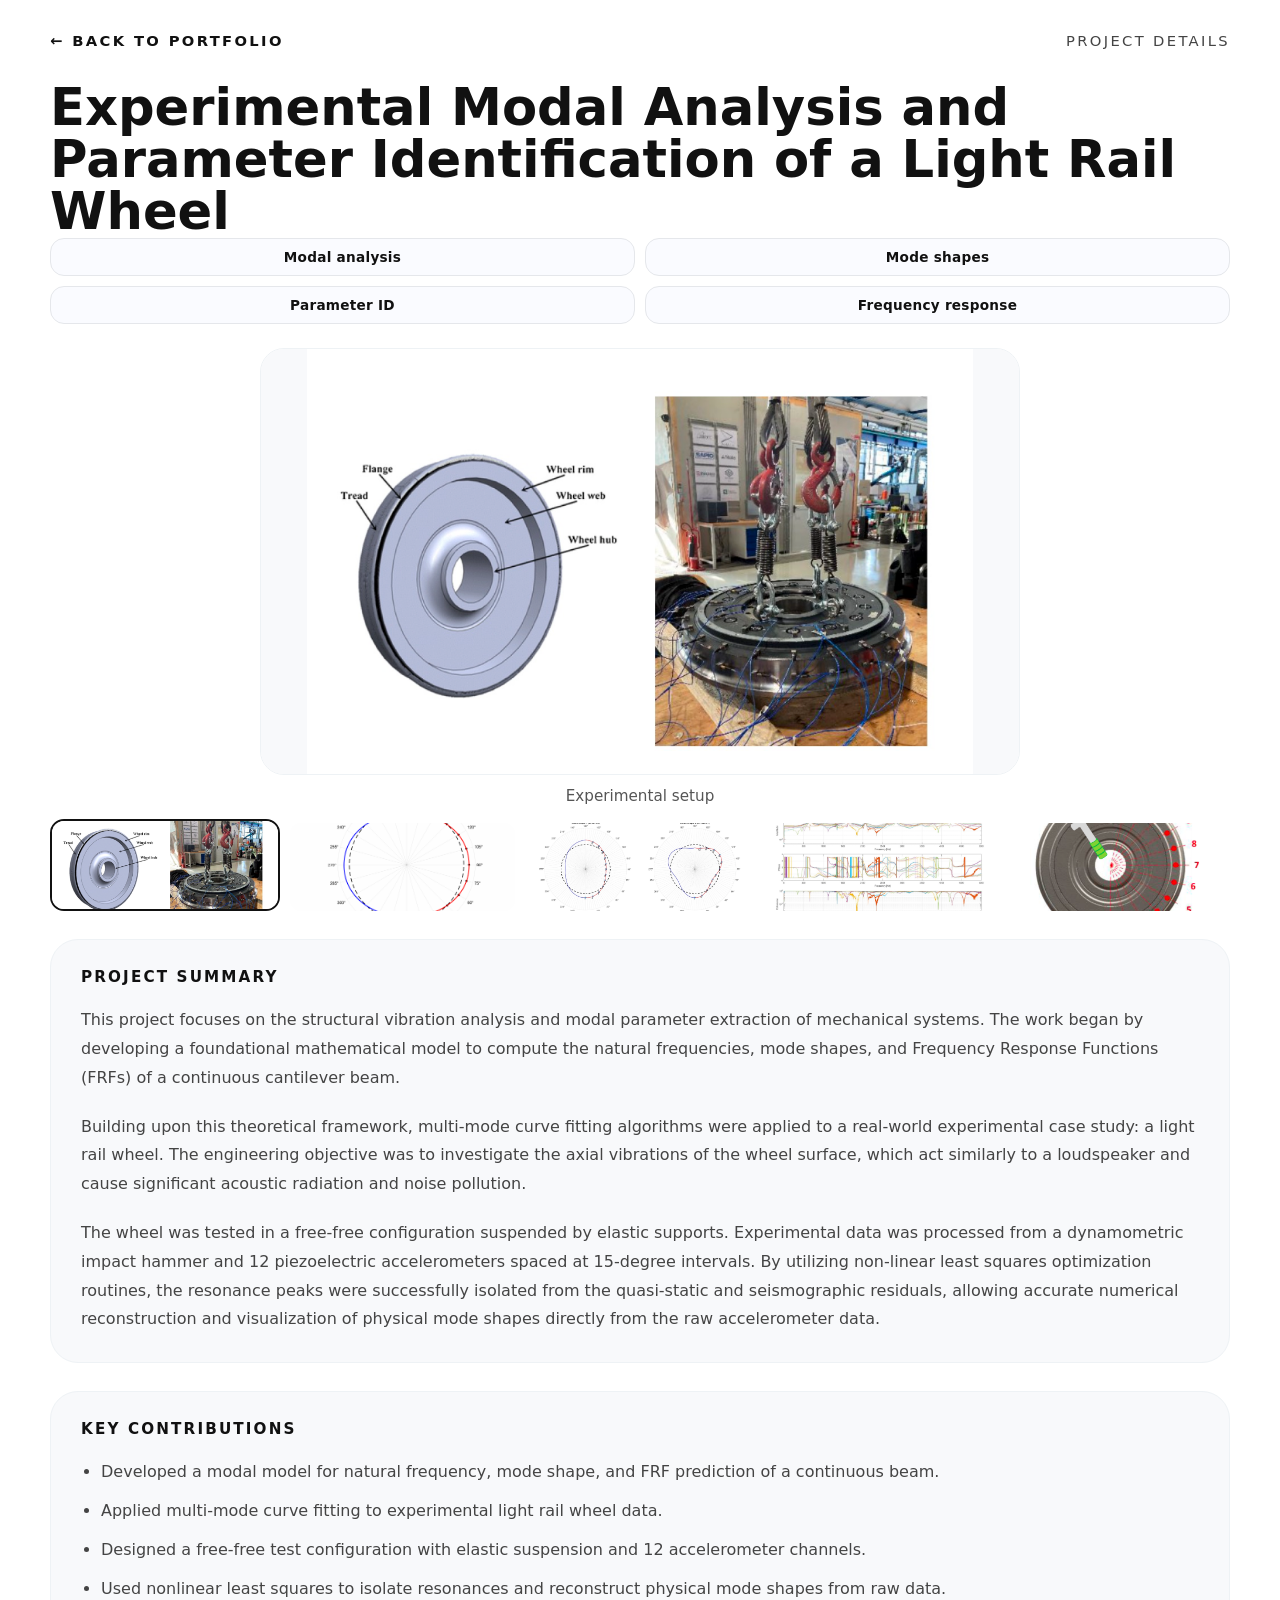
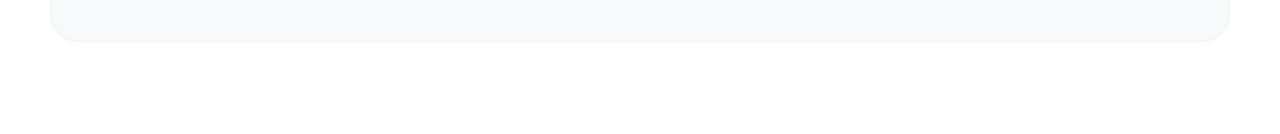
==== experimental-modal-analysis.html @ 8b523b7f "Progetti" ====
<!DOCTYPE html>
<html lang="en">
<head>
  <meta charset="UTF-8" />
  <meta name="viewport" content="width=device-width, initial-scale=1.0" />
  <title>Experimental Modal Analysis — Light Rail Wheel</title>
  <style>
    :root {
      font-family: Inter, system-ui, -apple-system, BlinkMacSystemFont, 'Segoe UI', sans-serif;
      color: #111;
      background: #fff;
    }
    * {
      box-sizing: border-box;
    }
    body {
      margin: 0;
      min-height: 100vh;
      background: #fff;
      color: #111;
    }
    a {
      color: inherit;
      text-decoration: none;
    }
    .page-wrap {
      width: min(1180px, calc(100% - 32px));
      margin: 0 auto;
      padding: 32px 0 64px;
    }
    .topbar {
      display: flex;
      justify-content: space-between;
      align-items: center;
      margin-bottom: 32px;
      font-size: 0.92rem;
      letter-spacing: 0.16em;
      text-transform: uppercase;
      color: #444;
    }
    .topbar a {
      font-weight: 700;
      color: #111;
    }
    .gallery-top {
      display: grid;
      gap: 16px;
      margin-bottom: 26px;
    }
    .main-image {
      width: 100%;
      max-width: 760px;
      aspect-ratio: 16 / 9;
      margin: 0 auto;
      border-radius: 24px;
      overflow: hidden;
      border: 1px solid #eef2f5;
      background: #f8f9fb;
    }
    .main-image img {
      width: 100%;
      height: 100%;
      display: block;
      object-fit: contain;
      background: #f8f9fb;
    }
    .thumb-strip {
      display: grid;
      grid-template-columns: repeat(auto-fit, minmax(72px, 1fr));
      gap: 8px;
    }
    .thumb {
      border-radius: 14px;
      overflow: hidden;
      cursor: pointer;
      border: 2px solid transparent;
      transition: border-color 0.2s ease, transform 0.2s ease;
      background: #fff;
      padding: 0;
      min-height: 88px;
    }
    .thumb.active,
    .thumb:hover {
      border-color: #111;
      transform: translateY(-2px);
    }
    .thumb img {
      width: 100%;
      height: 88px;
      object-fit: cover;
      display: block;
    }
    .main-caption {
      margin-top: 12px;
      font-size: 0.95rem;
      color: #555;
      text-align: center;
      max-width: 760px;
      margin-left: auto;
      margin-right: auto;
    }
    .project-header {
      display: grid;
      gap: 18px;
      margin-top: 32px;
      margin-bottom: 24px;
    }
    .project-title {
      margin: 0;
      font-size: clamp(2.4rem, 4vw, 3.2rem);
      line-height: 1.02;
      font-weight: 900;
      max-width: 100%;
    }
    .topic-grid {
      display: grid;
      grid-template-columns: repeat(2, minmax(0, 1fr));
      gap: 10px;
      margin-top: 0;
    }
    .topic-grid {
      display: grid;
      grid-template-columns: repeat(2, minmax(0, 1fr));
      gap: 10px;
      margin-top: 0;
    }
    .topic-pill {
      display: inline-flex;
      align-items: center;
      justify-content: center;
      min-height: 38px;
      padding: 0 14px;
      border: 1px solid #e5e7eb;
      border-radius: 14px;
      background: #fafbff;
      color: #111;
      font-weight: 700;
      letter-spacing: 0.02em;
      font-size: 0.85rem;
    }
    .project-block {
      display: grid;
      gap: 20px;
      padding: 28px 30px;
      border: 1px solid #eef2f5;
      border-radius: 28px;
      background: #f8f9fb;
      margin-bottom: 28px;
    }
    .project-block h2 {
      margin: 0;
      font-size: 0.95rem;
      text-transform: uppercase;
      letter-spacing: 0.14em;
      color: #111;
    }
    .project-block p,
    .project-block ul {
      margin: 0;
      color: #444;
      font-size: 1rem;
      line-height: 1.8;
    }
    .project-block ul {
      padding-left: 20px;
    }
    .project-block li {
      margin-bottom: 10px;
    }
    @media (max-width: 820px) {
      .topic-grid {
        grid-template-columns: 1fr;
      }
    }
    @media (max-width: 620px) {
      .page-wrap {
        padding: 24px 16px 52px;
      }
      .project-title {
        font-size: 2.6rem;
      }
    }
  </style>
</head>
<body>
  <div class="page-wrap">
    <div class="topbar">
      <a href="index.html">← Back to portfolio</a>
      <span>Project details</span>
    </div>

    <section class="project-header">
      <div>
        <h1 class="project-title">Experimental Modal Analysis and Parameter Identification of a Light Rail Wheel</h1>
        <div class="topic-grid">
          <div class="topic-pill">Modal analysis</div>
          <div class="topic-pill">Mode shapes</div>
          <div class="topic-pill">Parameter ID</div>
          <div class="topic-pill">Frequency response</div>
        </div>
      </div>
    </section>

    <section class="gallery-top">
      <div>
        <div class="main-image" id="mainImage">
          <img src="Files%20and%20projects/Experimental%20Modal%20Analysis%20and%20Parameter%20Identification%20of%20a%20Light%20Rail%20Wheel/Setup%20sperimentale.png" alt="Experimental setup for rail wheel modal analysis">
        </div>
        <div class="main-caption" id="mainCaption">Experimental setup</div>
      </div>
      <div class="thumb-strip">
        <button class="thumb active" data-src="Files%20and%20projects/Experimental%20Modal%20Analysis%20and%20Parameter%20Identification%20of%20a%20Light%20Rail%20Wheel/Setup%20sperimentale.png" data-caption="Experimental setup" aria-label="Setup image">
          <img src="Files%20and%20projects/Experimental%20Modal%20Analysis%20and%20Parameter%20Identification%20of%20a%20Light%20Rail%20Wheel/Setup%20sperimentale.png" alt="Setup thumbnail">
        </button>
        <button class="thumb" data-src="Files%20and%20projects/Experimental%20Modal%20Analysis%20and%20Parameter%20Identification%20of%20a%20Light%20Rail%20Wheel/ModeShape_Animation.gif" data-caption="Mode shape animation" aria-label="Mode shape animation">
          <img src="Files%20and%20projects/Experimental%20Modal%20Analysis%20and%20Parameter%20Identification%20of%20a%20Light%20Rail%20Wheel/ModeShape_Animation.gif" alt="Mode shape thumbnail">
        </button>
        <button class="thumb" data-src="Files%20and%20projects/Experimental%20Modal%20Analysis%20and%20Parameter%20Identification%20of%20a%20Light%20Rail%20Wheel/modeshape.png" data-caption="Extracted mode shape" aria-label="Mode shape image">
          <img src="Files%20and%20projects/Experimental%20Modal%20Analysis%20and%20Parameter%20Identification%20of%20a%20Light%20Rail%20Wheel/modeshape.png" alt="Mode shape thumbnail">
        </button>
        <button class="thumb" data-src="Files%20and%20projects/Experimental%20Modal%20Analysis%20and%20Parameter%20Identification%20of%20a%20Light%20Rail%20Wheel/acquired%20data.png" data-caption="Acquired FRF data" aria-label="Acquired data image">
          <img src="Files%20and%20projects/Experimental%20Modal%20Analysis%20and%20Parameter%20Identification%20of%20a%20Light%20Rail%20Wheel/acquired%20data.png" alt="Acquired data thumbnail">
        </button>
        <button class="thumb" data-src="Files%20and%20projects/Experimental%20Modal%20Analysis%20and%20Parameter%20Identification%20of%20a%20Light%20Rail%20Wheel/schema%20sensori.png" data-caption="Sensor layout schematic" aria-label="Sensor layout schematic">
          <img src="Files%20and%20projects/Experimental%20Modal%20Analysis%20and%20Parameter%20Identification%20of%20a%20Light%20Rail%20Wheel/schema%20sensori.png" alt="Sensor layout thumbnail">
        </button>
      </div>
    </section>
    </section>

    <main>
      <section class="project-block">
        <h2>Project summary</h2>
        <p>This project focuses on the structural vibration analysis and modal parameter extraction of mechanical systems. The work began by developing a foundational mathematical model to compute the natural frequencies, mode shapes, and Frequency Response Functions (FRFs) of a continuous cantilever beam.</p>
        <p>Building upon this theoretical framework, multi-mode curve fitting algorithms were applied to a real-world experimental case study: a light rail wheel. The engineering objective was to investigate the axial vibrations of the wheel surface, which act similarly to a loudspeaker and cause significant acoustic radiation and noise pollution.</p>
        <p>The wheel was tested in a free-free configuration suspended by elastic supports. Experimental data was processed from a dynamometric impact hammer and 12 piezoelectric accelerometers spaced at 15-degree intervals. By utilizing non-linear least squares optimization routines, the resonance peaks were successfully isolated from the quasi-static and seismographic residuals, allowing accurate numerical reconstruction and visualization of physical mode shapes directly from the raw accelerometer data.</p>
      </section>

      <section class="project-block">
        <h2>Key contributions</h2>
        <ul>
          <li>Developed a modal model for natural frequency, mode shape, and FRF prediction of a continuous beam.</li>
          <li>Applied multi-mode curve fitting to experimental light rail wheel data.</li>
          <li>Designed a free-free test configuration with elastic suspension and 12 accelerometer channels.</li>
          <li>Used nonlinear least squares to isolate resonances and reconstruct physical mode shapes from raw data.</li>
        </ul>
      </section>
    </main>
  </div>

  <script>
    const mainImage = document.querySelector('#mainImage img');
    const mainCaption = document.querySelector('#mainCaption');
    document.querySelectorAll('.thumb').forEach((thumb) => {
      thumb.addEventListener('click', () => {
        document.querySelectorAll('.thumb').forEach((item) => item.classList.remove('active'));
        thumb.classList.add('active');
        mainImage.src = thumb.dataset.src;
        mainCaption.textContent = thumb.dataset.caption || '';
      });
    });
  </script>
</body>
</html>
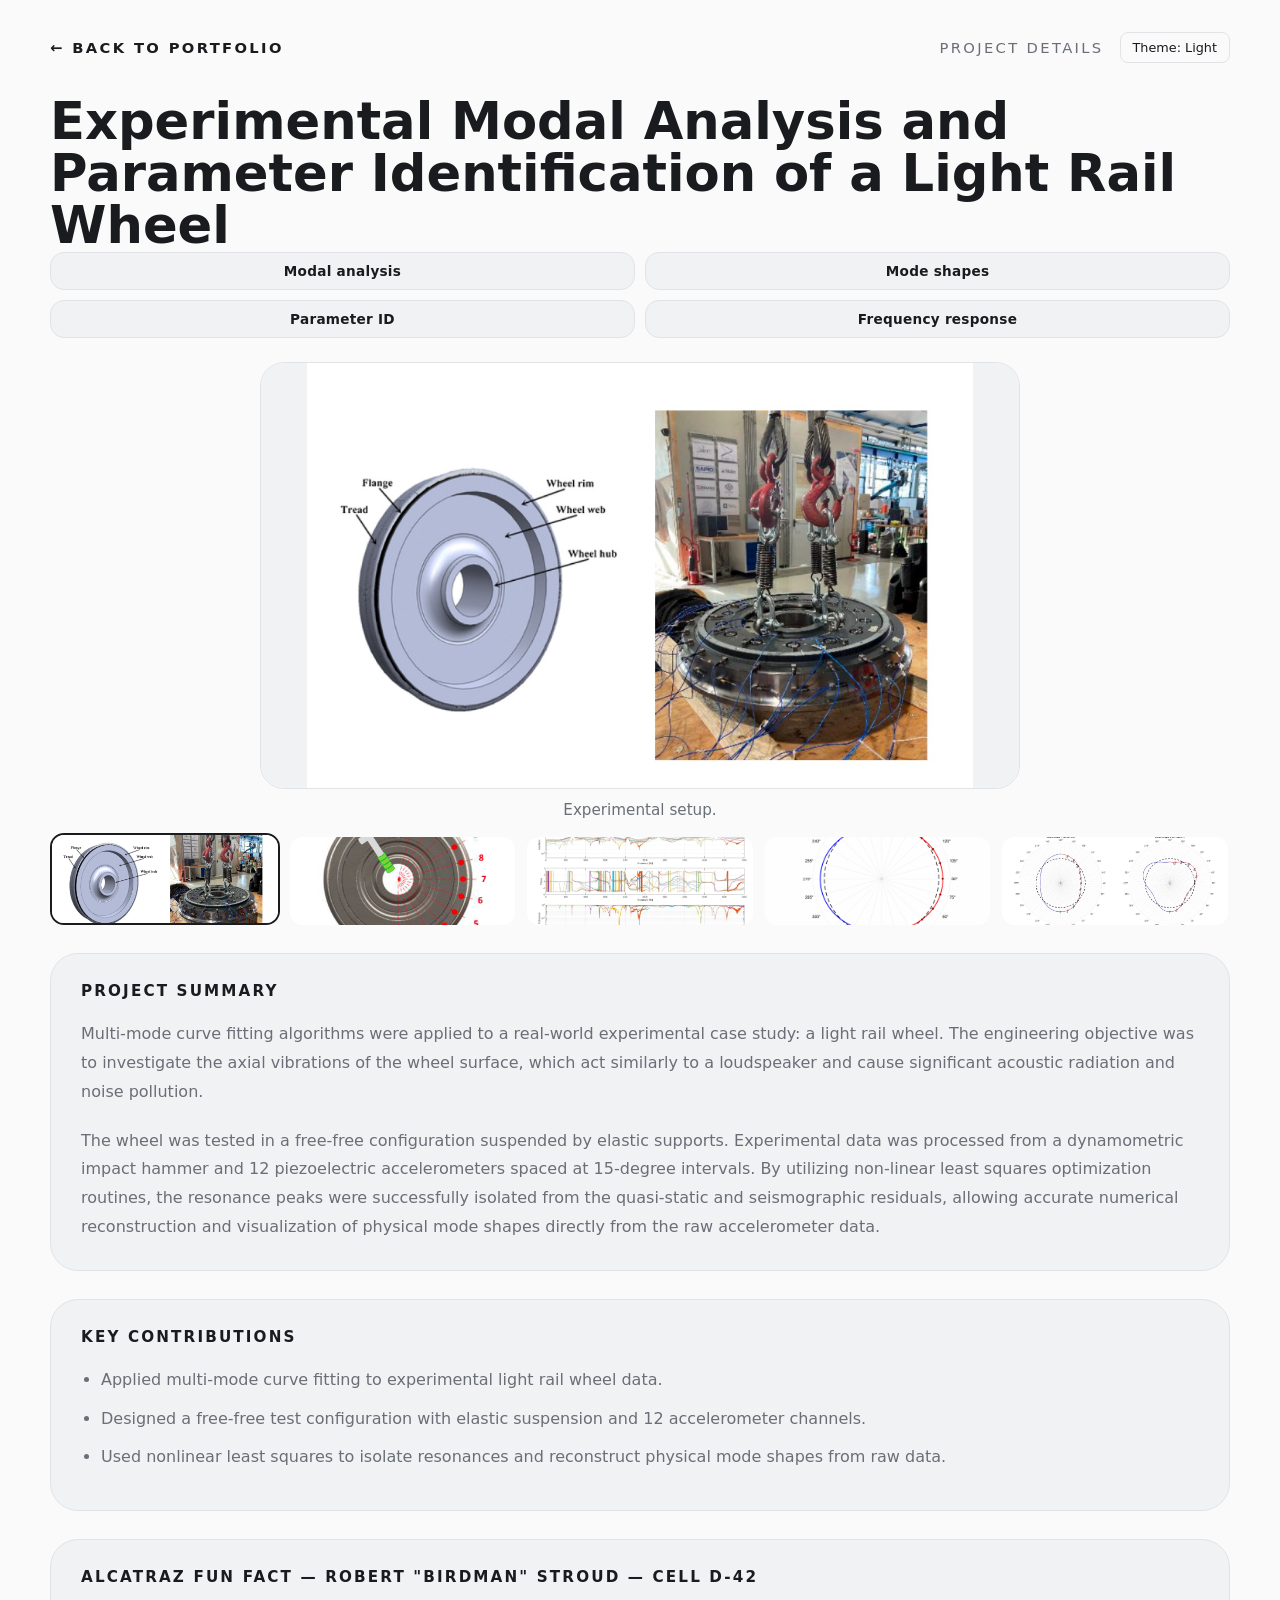
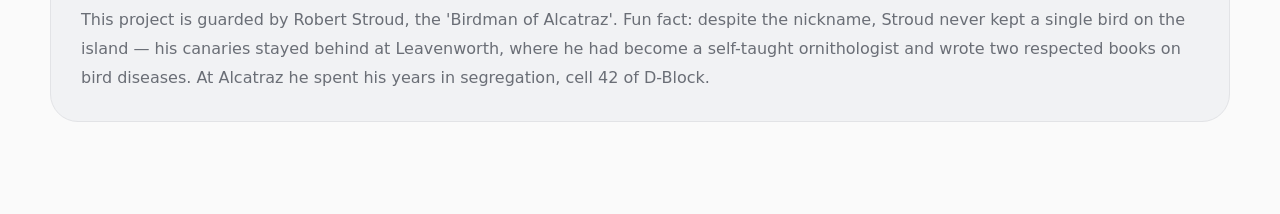
==== commit df3c6548: "Nuova grafica con mappa di San Francisco e sezioni progetti" ====
--- a/experimental-modal-analysis.html
+++ b/experimental-modal-analysis.html
@@ -1,14 +1,39 @@
 <!DOCTYPE html>
 <html lang="en">
 <head>
+<script>
+  // Follow the theme chosen on the main page (falls back to system preference)
+  (function () {
+    var stored = localStorage.getItem('theme');
+    var dark = stored ? stored === 'dark' : window.matchMedia('(prefers-color-scheme: dark)').matches;
+    if (dark) document.documentElement.setAttribute('data-theme', 'dark');
+  })();
+</script>
+
   <meta charset="UTF-8" />
   <meta name="viewport" content="width=device-width, initial-scale=1.0" />
   <title>Experimental Modal Analysis — Light Rail Wheel</title>
   <style>
     :root {
+      --bg: #fafafa;
+      --panel: #f1f2f4;
+      --text: #1a1b1e;
+      --text-dim: #6a6e76;
+      --accent: #146c7a;
+      --border: #e2e3e6;
+    }
+    html[data-theme="dark"] {
+      --bg: #121316;
+      --panel: #1a1c20;
+      --text: #eef0f2;
+      --text-dim: #9195a0;
+      --accent: #4fc2cf;
+      --border: #2a2c31;
+    }
+    :root {
       font-family: Inter, system-ui, -apple-system, BlinkMacSystemFont, 'Segoe UI', sans-serif;
-      color: #111;
-      background: #fff;
+      color: var(--text);
+      background: var(--bg);
     }
     * {
       box-sizing: border-box;
@@ -16,8 +41,8 @@
     body {
       margin: 0;
       min-height: 100vh;
-      background: #fff;
-      color: #111;
+      background: var(--bg);
+      color: var(--text);
     }
     a {
       color: inherit;
@@ -36,11 +61,11 @@
       font-size: 0.92rem;
       letter-spacing: 0.16em;
       text-transform: uppercase;
-      color: #444;
+      color: var(--text-dim);
     }
     .topbar a {
       font-weight: 700;
-      color: #111;
+      color: var(--text);
     }
     .gallery-top {
       display: grid;
@@ -54,15 +79,15 @@
       margin: 0 auto;
       border-radius: 24px;
       overflow: hidden;
-      border: 1px solid #eef2f5;
-      background: #f8f9fb;
+      border: 1px solid var(--border);
+      background: var(--panel);
     }
     .main-image img {
       width: 100%;
       height: 100%;
       display: block;
       object-fit: contain;
-      background: #f8f9fb;
+      background: var(--panel);
     }
     .thumb-strip {
       display: grid;
@@ -75,13 +100,13 @@
       cursor: pointer;
       border: 2px solid transparent;
       transition: border-color 0.2s ease, transform 0.2s ease;
-      background: #fff;
+      background: var(--bg);
       padding: 0;
       min-height: 88px;
     }
     .thumb.active,
     .thumb:hover {
-      border-color: #111;
+      border-color: var(--text);
       transform: translateY(-2px);
     }
     .thumb img {
@@ -93,7 +118,7 @@
     .main-caption {
       margin-top: 12px;
       font-size: 0.95rem;
-      color: #555;
+      color: var(--text-dim);
       text-align: center;
       max-width: 760px;
       margin-left: auto;
@@ -130,10 +155,10 @@
       justify-content: center;
       min-height: 38px;
       padding: 0 14px;
-      border: 1px solid #e5e7eb;
+      border: 1px solid var(--border);
       border-radius: 14px;
-      background: #fafbff;
-      color: #111;
+      background: var(--panel);
+      color: var(--text);
       font-weight: 700;
       letter-spacing: 0.02em;
       font-size: 0.85rem;
@@ -142,9 +167,9 @@
       display: grid;
       gap: 20px;
       padding: 28px 30px;
-      border: 1px solid #eef2f5;
+      border: 1px solid var(--border);
       border-radius: 28px;
-      background: #f8f9fb;
+      background: var(--panel);
       margin-bottom: 28px;
     }
     .project-block h2 {
@@ -152,12 +177,12 @@
       font-size: 0.95rem;
       text-transform: uppercase;
       letter-spacing: 0.14em;
-      color: #111;
+      color: var(--text);
     }
     .project-block p,
     .project-block ul {
       margin: 0;
-      color: #444;
+      color: var(--text-dim);
       font-size: 1rem;
       line-height: 1.8;
     }
@@ -180,13 +205,31 @@
         font-size: 2.6rem;
       }
     }
-  </style>
+      .topbar-right {
+      display: flex;
+      align-items: center;
+      gap: 16px;
+    }
+    .theme-btn {
+      background: none;
+      border: 1px solid var(--border);
+      border-radius: 8px;
+      color: var(--text);
+      font-family: inherit;
+      font-size: 0.8rem;
+      letter-spacing: normal;
+      text-transform: none;
+      padding: 7px 12px;
+      cursor: pointer;
+    }
+    .theme-btn:hover { border-color: var(--accent); color: var(--accent); }
+</style>
 </head>
 <body>
   <div class="page-wrap">
     <div class="topbar">
       <a href="index.html">← Back to portfolio</a>
-      <span>Project details</span>
+      <span class="topbar-right"><span>Project details</span><button class="theme-btn" id="themeToggle">Theme: <span id="themeLabel">Light</span></button></span>
     </div>
 
     <section class="project-header">
@@ -204,25 +247,25 @@
     <section class="gallery-top">
       <div>
         <div class="main-image" id="mainImage">
-          <img src="Files%20and%20projects/Experimental%20Modal%20Analysis%20and%20Parameter%20Identification%20of%20a%20Light%20Rail%20Wheel/Setup%20sperimentale.png" alt="Experimental setup for rail wheel modal analysis">
+          <img src="Files%20and%20projects/Experimental%20Modal%20Analysis%20and%20Parameter%20Identification%20of%20a%20Light%20Rail%20Wheel/1.%20Setup%20sperimentale.png" alt="Experimental setup.">
         </div>
-        <div class="main-caption" id="mainCaption">Experimental setup</div>
+        <div class="main-caption" id="mainCaption">Experimental setup.</div>
       </div>
       <div class="thumb-strip">
-        <button class="thumb active" data-src="Files%20and%20projects/Experimental%20Modal%20Analysis%20and%20Parameter%20Identification%20of%20a%20Light%20Rail%20Wheel/Setup%20sperimentale.png" data-caption="Experimental setup" aria-label="Setup image">
-          <img src="Files%20and%20projects/Experimental%20Modal%20Analysis%20and%20Parameter%20Identification%20of%20a%20Light%20Rail%20Wheel/Setup%20sperimentale.png" alt="Setup thumbnail">
-        </button>
-        <button class="thumb" data-src="Files%20and%20projects/Experimental%20Modal%20Analysis%20and%20Parameter%20Identification%20of%20a%20Light%20Rail%20Wheel/ModeShape_Animation.gif" data-caption="Mode shape animation" aria-label="Mode shape animation">
-          <img src="Files%20and%20projects/Experimental%20Modal%20Analysis%20and%20Parameter%20Identification%20of%20a%20Light%20Rail%20Wheel/ModeShape_Animation.gif" alt="Mode shape thumbnail">
-        </button>
-        <button class="thumb" data-src="Files%20and%20projects/Experimental%20Modal%20Analysis%20and%20Parameter%20Identification%20of%20a%20Light%20Rail%20Wheel/modeshape.png" data-caption="Extracted mode shape" aria-label="Mode shape image">
-          <img src="Files%20and%20projects/Experimental%20Modal%20Analysis%20and%20Parameter%20Identification%20of%20a%20Light%20Rail%20Wheel/modeshape.png" alt="Mode shape thumbnail">
-        </button>
-        <button class="thumb" data-src="Files%20and%20projects/Experimental%20Modal%20Analysis%20and%20Parameter%20Identification%20of%20a%20Light%20Rail%20Wheel/acquired%20data.png" data-caption="Acquired FRF data" aria-label="Acquired data image">
-          <img src="Files%20and%20projects/Experimental%20Modal%20Analysis%20and%20Parameter%20Identification%20of%20a%20Light%20Rail%20Wheel/acquired%20data.png" alt="Acquired data thumbnail">
-        </button>
-        <button class="thumb" data-src="Files%20and%20projects/Experimental%20Modal%20Analysis%20and%20Parameter%20Identification%20of%20a%20Light%20Rail%20Wheel/schema%20sensori.png" data-caption="Sensor layout schematic" aria-label="Sensor layout schematic">
-          <img src="Files%20and%20projects/Experimental%20Modal%20Analysis%20and%20Parameter%20Identification%20of%20a%20Light%20Rail%20Wheel/schema%20sensori.png" alt="Sensor layout thumbnail">
+        <button class="thumb active" data-src="Files%20and%20projects/Experimental%20Modal%20Analysis%20and%20Parameter%20Identification%20of%20a%20Light%20Rail%20Wheel/1.%20Setup%20sperimentale.png" data-caption="Experimental setup." aria-label="Experimental setup.">
+          <img src="Files%20and%20projects/Experimental%20Modal%20Analysis%20and%20Parameter%20Identification%20of%20a%20Light%20Rail%20Wheel/1.%20Setup%20sperimentale.png" alt="Experimental setup.">
+        </button>
+        <button class="thumb" data-src="Files%20and%20projects/Experimental%20Modal%20Analysis%20and%20Parameter%20Identification%20of%20a%20Light%20Rail%20Wheel/2.%20schema%20sensori.png" data-caption="Sensor layout schematic." aria-label="Sensor layout schematic.">
+          <img src="Files%20and%20projects/Experimental%20Modal%20Analysis%20and%20Parameter%20Identification%20of%20a%20Light%20Rail%20Wheel/2.%20schema%20sensori.png" alt="Sensor layout schematic.">
+        </button>
+        <button class="thumb" data-src="Files%20and%20projects/Experimental%20Modal%20Analysis%20and%20Parameter%20Identification%20of%20a%20Light%20Rail%20Wheel/3.%20acquired%20data.png" data-caption="Acquired FRF data." aria-label="Acquired FRF data.">
+          <img src="Files%20and%20projects/Experimental%20Modal%20Analysis%20and%20Parameter%20Identification%20of%20a%20Light%20Rail%20Wheel/3.%20acquired%20data.png" alt="Acquired FRF data.">
+        </button>
+        <button class="thumb" data-src="Files%20and%20projects/Experimental%20Modal%20Analysis%20and%20Parameter%20Identification%20of%20a%20Light%20Rail%20Wheel/4.%20ModeShape_Animation.gif" data-caption="Mode shape animation." aria-label="Mode shape animation.">
+          <img src="Files%20and%20projects/Experimental%20Modal%20Analysis%20and%20Parameter%20Identification%20of%20a%20Light%20Rail%20Wheel/4.%20ModeShape_Animation.gif" alt="Mode shape animation.">
+        </button>
+        <button class="thumb" data-src="Files%20and%20projects/Experimental%20Modal%20Analysis%20and%20Parameter%20Identification%20of%20a%20Light%20Rail%20Wheel/5.%20modeshape.png" data-caption="Extracted mode shape." aria-label="Extracted mode shape.">
+          <img src="Files%20and%20projects/Experimental%20Modal%20Analysis%20and%20Parameter%20Identification%20of%20a%20Light%20Rail%20Wheel/5.%20modeshape.png" alt="Extracted mode shape.">
         </button>
       </div>
     </section>
@@ -231,21 +274,24 @@
     <main>
       <section class="project-block">
         <h2>Project summary</h2>
-        <p>This project focuses on the structural vibration analysis and modal parameter extraction of mechanical systems. The work began by developing a foundational mathematical model to compute the natural frequencies, mode shapes, and Frequency Response Functions (FRFs) of a continuous cantilever beam.</p>
-        <p>Building upon this theoretical framework, multi-mode curve fitting algorithms were applied to a real-world experimental case study: a light rail wheel. The engineering objective was to investigate the axial vibrations of the wheel surface, which act similarly to a loudspeaker and cause significant acoustic radiation and noise pollution.</p>
+        <p>Multi-mode curve fitting algorithms were applied to a real-world experimental case study: a light rail wheel. The engineering objective was to investigate the axial vibrations of the wheel surface, which act similarly to a loudspeaker and cause significant acoustic radiation and noise pollution.</p>
         <p>The wheel was tested in a free-free configuration suspended by elastic supports. Experimental data was processed from a dynamometric impact hammer and 12 piezoelectric accelerometers spaced at 15-degree intervals. By utilizing non-linear least squares optimization routines, the resonance peaks were successfully isolated from the quasi-static and seismographic residuals, allowing accurate numerical reconstruction and visualization of physical mode shapes directly from the raw accelerometer data.</p>
       </section>
 
       <section class="project-block">
         <h2>Key contributions</h2>
         <ul>
-          <li>Developed a modal model for natural frequency, mode shape, and FRF prediction of a continuous beam.</li>
           <li>Applied multi-mode curve fitting to experimental light rail wheel data.</li>
           <li>Designed a free-free test configuration with elastic suspension and 12 accelerometer channels.</li>
           <li>Used nonlinear least squares to isolate resonances and reconstruct physical mode shapes from raw data.</li>
         </ul>
       </section>
-    </main>
+  
+    <section class="project-block">
+        <h2>Alcatraz Fun Fact — Robert "Birdman" Stroud — Cell D-42</h2>
+        <p>This project is guarded by Robert Stroud, the 'Birdman of Alcatraz'. Fun fact: despite the nickname, Stroud never kept a single bird on the island — his canaries stayed behind at Leavenworth, where he had become a self-taught ornithologist and wrote two respected books on bird diseases. At Alcatraz he spent his years in segregation, cell 42 of D-Block.</p>
+    </section>
+  </main>
   </div>
 
   <script>
@@ -260,5 +306,22 @@
       });
     });
   </script>
+<script>
+  (function () {
+    var root = document.documentElement;
+    var label = document.getElementById('themeLabel');
+    function sync() {
+      label.textContent = root.getAttribute('data-theme') === 'dark' ? 'Dark' : 'Light';
+    }
+    sync();
+    document.getElementById('themeToggle').addEventListener('click', function () {
+      var next = root.getAttribute('data-theme') === 'dark' ? 'light' : 'dark';
+      if (next === 'dark') root.setAttribute('data-theme', 'dark');
+      else root.removeAttribute('data-theme');
+      localStorage.setItem('theme', next);
+      sync();
+    });
+  })();
+</script>
 </body>
 </html>
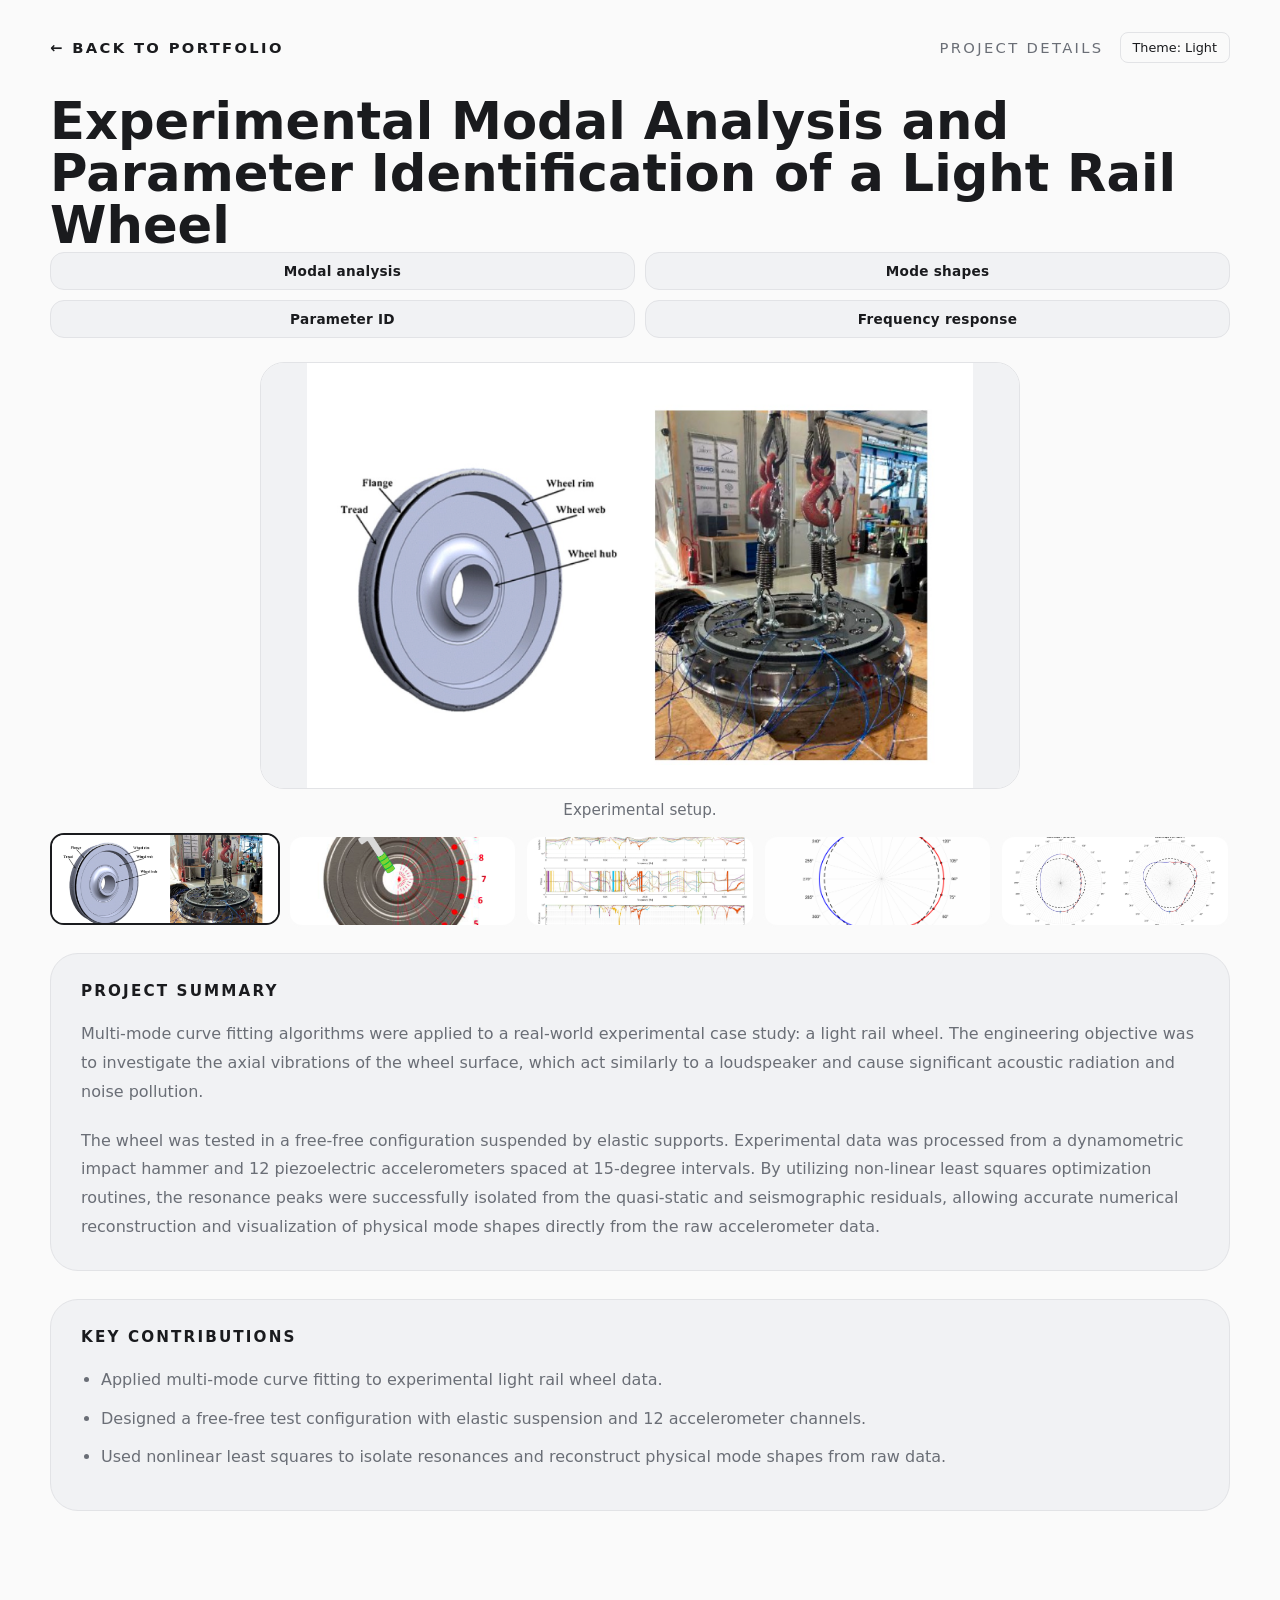
==== commit 64d202a4: "Nuova grafica senza alcatraz" ====
--- a/experimental-modal-analysis.html
+++ b/experimental-modal-analysis.html
@@ -286,11 +286,6 @@
           <li>Used nonlinear least squares to isolate resonances and reconstruct physical mode shapes from raw data.</li>
         </ul>
       </section>
-  
-    <section class="project-block">
-        <h2>Alcatraz Fun Fact — Robert "Birdman" Stroud — Cell D-42</h2>
-        <p>This project is guarded by Robert Stroud, the 'Birdman of Alcatraz'. Fun fact: despite the nickname, Stroud never kept a single bird on the island — his canaries stayed behind at Leavenworth, where he had become a self-taught ornithologist and wrote two respected books on bird diseases. At Alcatraz he spent his years in segregation, cell 42 of D-Block.</p>
-    </section>
   </main>
   </div>
 
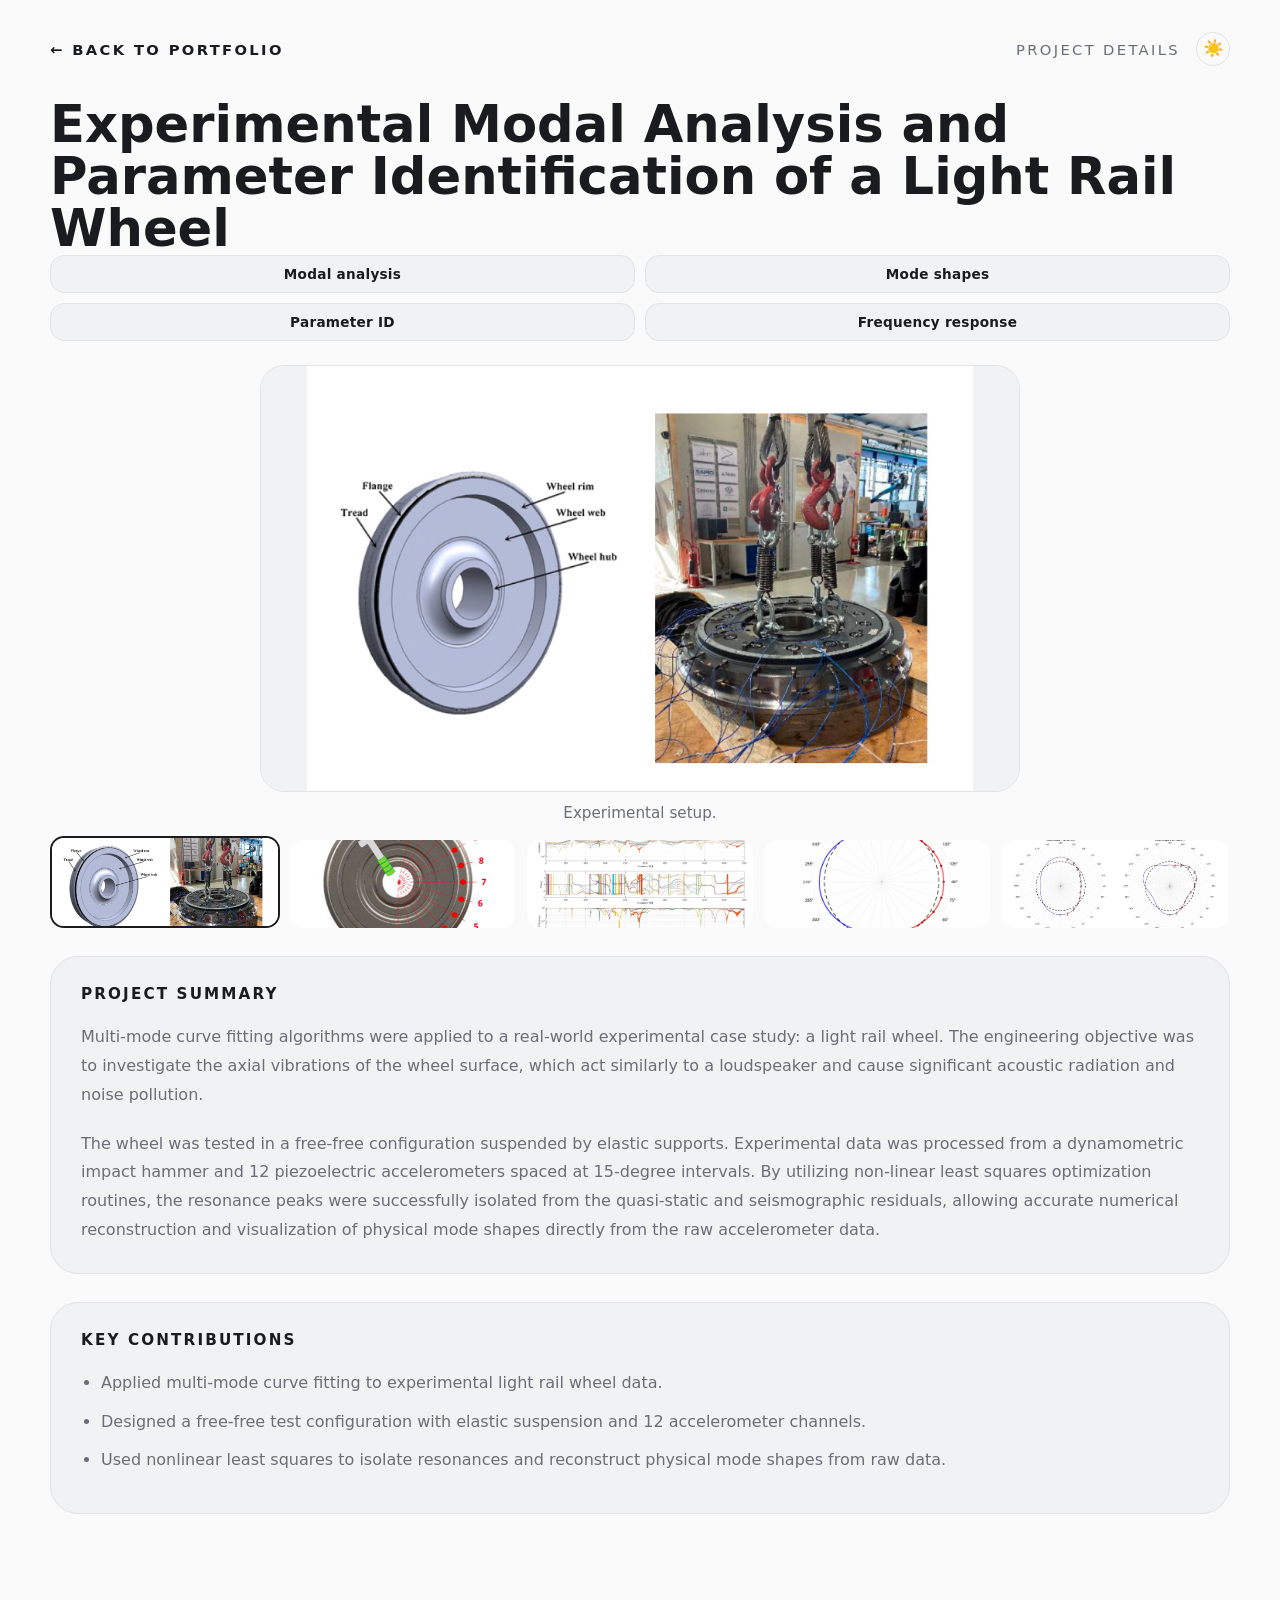
==== commit a71f2b69: "aggiunta cibi siciliani" ====
--- a/experimental-modal-analysis.html
+++ b/experimental-modal-analysis.html
@@ -211,25 +211,27 @@
       gap: 16px;
     }
     .theme-btn {
+      width: 34px;
+      height: 34px;
+      display: inline-flex;
+      align-items: center;
+      justify-content: center;
       background: none;
       border: 1px solid var(--border);
-      border-radius: 8px;
-      color: var(--text);
-      font-family: inherit;
-      font-size: 0.8rem;
-      letter-spacing: normal;
-      text-transform: none;
-      padding: 7px 12px;
+      border-radius: 50%;
+      font-size: 1.05rem;
+      line-height: 1;
+      padding: 0;
       cursor: pointer;
     }
-    .theme-btn:hover { border-color: var(--accent); color: var(--accent); }
+    .theme-btn:hover { border-color: var(--accent); }
 </style>
 </head>
 <body>
   <div class="page-wrap">
     <div class="topbar">
       <a href="index.html">← Back to portfolio</a>
-      <span class="topbar-right"><span>Project details</span><button class="theme-btn" id="themeToggle">Theme: <span id="themeLabel">Light</span></button></span>
+      <span class="topbar-right"><span>Project details</span><button class="theme-btn" id="themeToggle" aria-label="Toggle light/dark theme"><span id="themeLabel">☀️</span></button></span>
     </div>
 
     <section class="project-header">
@@ -286,6 +288,7 @@
           <li>Used nonlinear least squares to isolate resonances and reconstruct physical mode shapes from raw data.</li>
         </ul>
       </section>
+  
   </main>
   </div>
 
@@ -306,7 +309,7 @@
     var root = document.documentElement;
     var label = document.getElementById('themeLabel');
     function sync() {
-      label.textContent = root.getAttribute('data-theme') === 'dark' ? 'Dark' : 'Light';
+      label.textContent = root.getAttribute('data-theme') === 'dark' ? '🌙' : '☀️';
     }
     sync();
     document.getElementById('themeToggle').addEventListener('click', function () {
